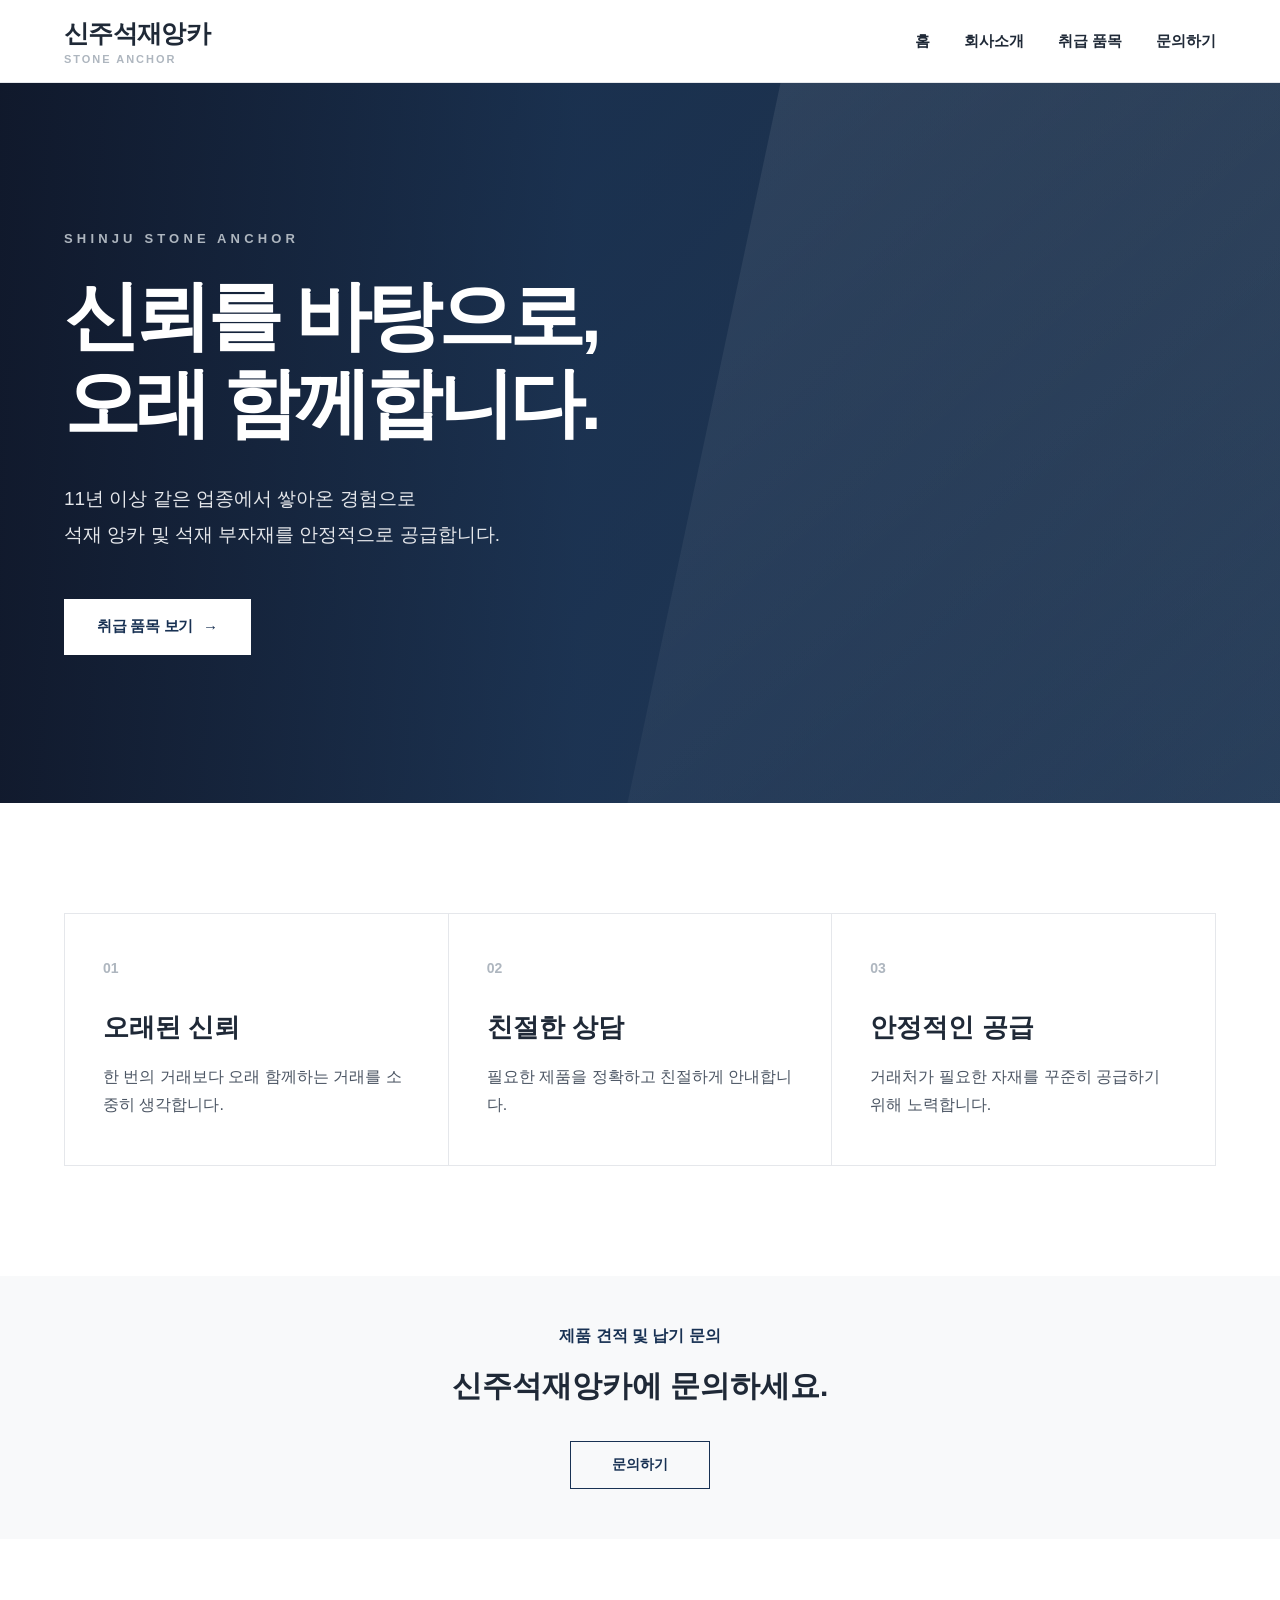
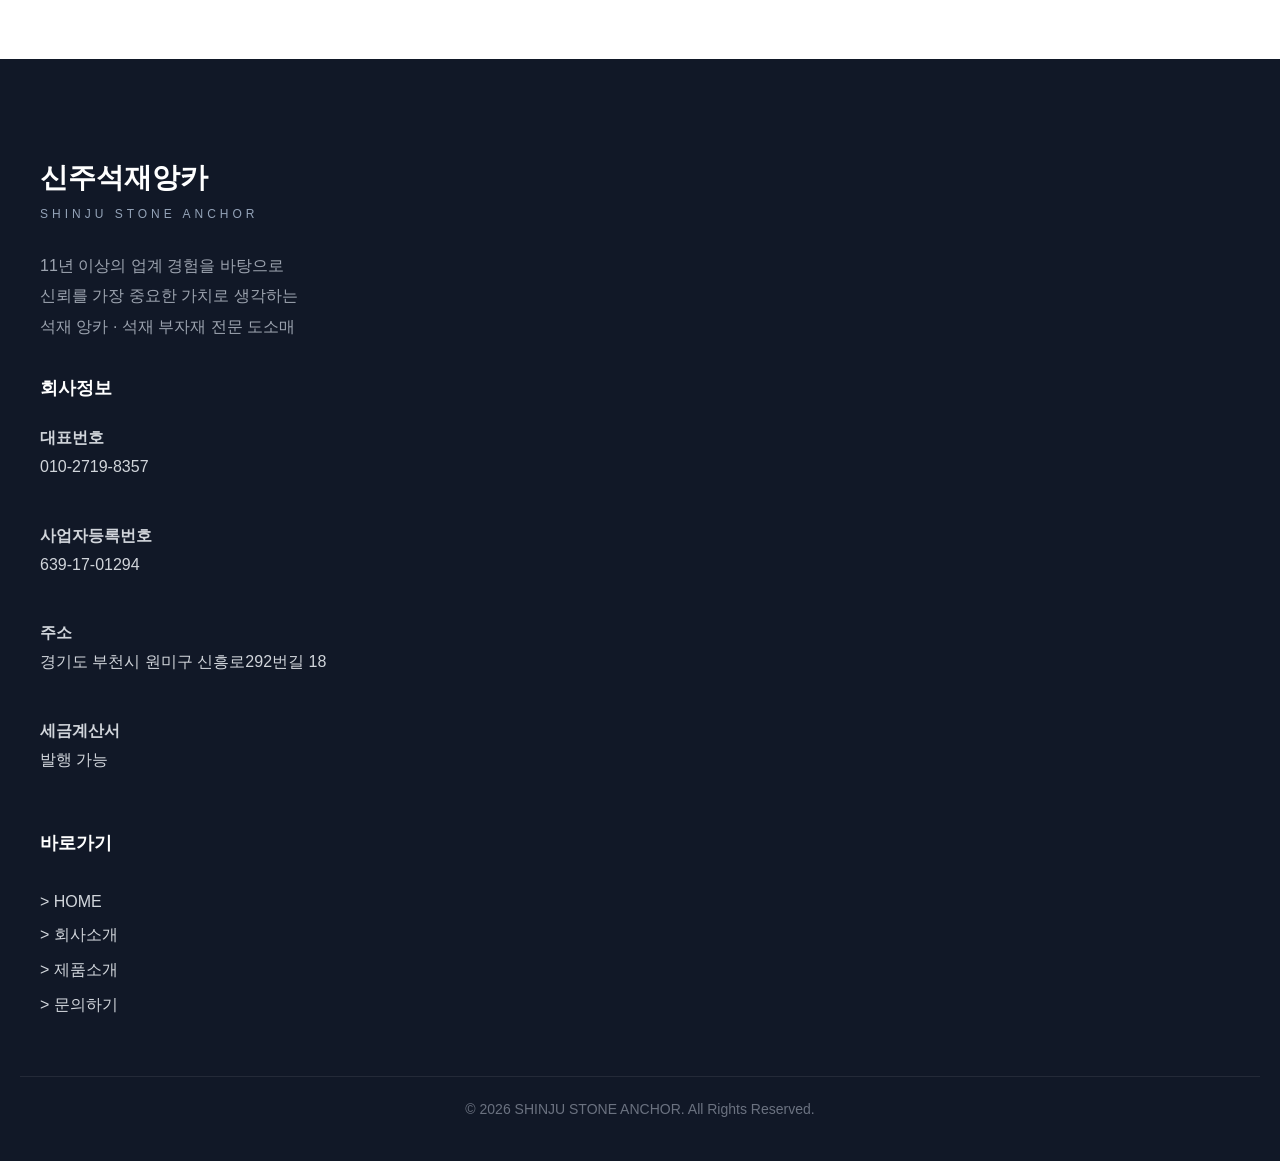
==== shinju-anchor-homepage/index.html @ 51d14f04 "Add files via upload" ====
<!DOCTYPE html>
<html lang="ko">
<head>
  <meta charset="UTF-8" />
  <meta name="viewport" content="width=device-width, initial-scale=1.0" />
  <title>신주석재앙카 | 석재 앙카·석재 부자재 전문</title>
  <meta name="description" content="신주석재앙카는 석재 앙카 및 석재 부자재를 전문으로 취급하는 업체입니다.">
  <link rel="stylesheet" href="css/style.css" />
</head>
<body>
<header class="header">
  <div class="inner">
    <a href="index.html" class="logo">
      <span class="logo-main">신주석재앙카</span>
      <span class="logo-sub">STONE ANCHOR</span>
    </a>

    <nav class="nav">
      <a href="index.html">홈</a>
      <a href="company.html">회사소개</a>
      <a href="products.html">취급 품목</a>
      <a href="contact.html">문의하기</a>
    </nav>
  </div>
</header>

<section class="hero">
  <div class="inner">
    <div class="hero-content">
      <p class="hero-subtitle">SHINJU STONE ANCHOR</p>

      <h1 class="hero-title">
  신뢰를 바탕으로,<br>
  오래 함께합니다.
</h1>

<p class="hero-description">
  11년 이상 같은 업종에서 쌓아온 경험으로<br>
  석재 앙카 및 석재 부자재를 안정적으로 공급합니다.
</p>

      <a href="products.html" class="btn-primary">취급 품목 보기</a>
    </div>
  </div>
</section>

<section class="strength-section">
  <div class="inner">
    <div class="strength-grid">
      <div class="strength-card">
        <span>01</span>
        <h3>오래된 신뢰</h3>
<p>한 번의 거래보다 오래 함께하는 거래를 소중히 생각합니다.</p>
      </div>

      <div class="strength-card">
        <span>02</span>
        <h3>친절한 상담</h3>
<p>필요한 제품을 정확하고 친절하게 안내합니다.</p>
      </div>

      <div class="strength-card">
        <span>03</span>
        <h3>안정적인 공급</h3>
<p>거래처가 필요한 자재를 꾸준히 공급하기 위해 노력합니다.</p>
      </div>
    </div>
  </div>
</section>

<section class="cta-section">
  <div class="inner">
    <p>제품 견적 및 납기 문의</p>
    <h2>신주석재앙카에 문의하세요.</h2>
    <a href="contact.html" class="btn-outline">문의하기</a>
  </div>
</section>

<footer class="footer">
  <div class="inner footer-grid">

    <div class="footer-brand">
      <h2>신주석재앙카</h2>
      <span>SHINJU STONE ANCHOR</span>
      <p>
        11년 이상의 업계 경험을 바탕으로<br>
        신뢰를 가장 중요한 가치로 생각하는<br>
        석재 앙카 · 석재 부자재 전문 도소매
      </p>
    </div>

    <div class="footer-company">
      <h3>회사정보</h3>
      <ul>
        <li><strong>대표번호</strong><br>010-2719-8357</li>
        <li><strong>사업자등록번호</strong><br>639-17-01294</li>
        <li><strong>주소</strong><br>경기도 부천시 원미구 신흥로292번길 18</li>
        <li><strong>세금계산서</strong><br>발행 가능</li>
      </ul>
    </div>

    <div class="footer-menu">
      <h3>바로가기</h3>
      <a href="index.html">> HOME</a>
      <a href="company.html">> 회사소개</a>
      <a href="products.html">> 제품소개</a>
      <a href="contact.html">> 문의하기</a>
    </div>

  </div>

  <div class="footer-bottom">
    © 2026 SHINJU STONE ANCHOR. All Rights Reserved.
  </div>
</footer>

<script src="js/products.js"></script>
<script src="js/main.js"></script>
</body>
</html>
---- shinju-anchor-homepage/css/style.css ----
@import url("header.css");
@import url("hero.css");
@import url("button.css");
@import url("card.css");
@import url("section.css");
@import url("company.css");
@import url("footer.css");
@import url("products.css");
@import url("anchor.css");
@import url("accessories.css");
@import url("responsive.css");

/* =========================
   Shinju Stone Anchor
   Global Design System
========================= */

:root{
  --color-white:#ffffff;
  --color-charcoal:#1f2937;
  --color-navy:#183153;
  --color-silver:#aeb6bf;
  --color-light:#f8f9fa;
  --color-line:#e5e7eb;
  --color-text:#4b5563;

  --max-width:1200px;
}

*{
  margin:0;
  padding:0;
  box-sizing:border-box;
}

body{
  font-family:"Pretendard","Noto Sans KR","맑은 고딕",sans-serif;
  color:var(--color-charcoal);
  background:var(--color-white);
}

a{
  color:inherit;
  text-decoration:none;
}

img{
  max-width:100%;
  display:block;
}

/* 지도 */

.inner{
  max-width:var(--max-width);
  margin:0 auto;
  padding:0 24px;
}

.map-box{
    margin-top:60px;
    padding:50px;
    border:1px solid #ececec;
    background:#fff;
}

.map-box h2{
    font-size:32px;
    margin-bottom:18px;
}

.map-box p{
    font-size:17px;
    line-height:1.8;
    color:#555;
    margin-bottom:28px;
}

.map-actions{
    display:flex;
    gap:12px;
    flex-wrap:wrap;
}

.map-actions a{
    display:inline-flex;
    align-items:center;
    justify-content:center;
    height:48px;
    padding:0 24px;
    border:1px solid #1f3554;
    color:#1f3554;
    font-weight:700;
    text-decoration:none;
}

.map-actions a:hover{
    background:#1f3554;
    color:#fff;
}

/* =========================
   MAP
========================= */

.map-frame{
    width:100%;
    height:360px;
    margin:30px 0;
    background:#f1f3f5;
    border:1px solid #e5e7eb;
    overflow:hidden;
}

.map-frame iframe{.
	display:block;
    width:100%;
    height:100%;
    border:0;.
}

.map-frame{
    overflow:hidden;
    border-radius:12px;
}

.fade-up{
    opacity:0;
    transform:translateY(30px);
    transition:all .8s ease;
}

.fade-up.show{
    opacity:1;
    transform:translateY(0);
}

/* =========================
   CONTACT PAGE
========================= */

/* 여기 안에 contact.html style 안에 있던 CSS 붙여넣기 */

.contact-section{
    max-width:900px;
    margin:120px auto;
    padding:0 20px;
}

.contact-sub{
    font-size:13px;
    letter-spacing:3px;
    color:#9aa8bc;
    font-weight:700;
    margin-bottom:15px;
}

.contact-title{
    font-size:48px;
    font-weight:800;
    margin-bottom:60px;
}

.info-grid{
    display:grid;
    grid-template-columns:1fr 1fr;
    gap:30px;
}

.info-card{
    border:1px solid #ececec;
    padding:40px;
    background:#fff;
}

.info-card h3{
    font-size:14px;
    color:#7d8796;
    letter-spacing:2px;
    margin-bottom:15px;
}

.info-card p{
    font-size:22px;
    font-weight:700;
    line-height:1.7;
}

.call-box{
    margin-top:60px;
    text-align:center;
    padding:60px;
    background:#f7f8fa;
}

.call-box h2{
    font-size:34px;
    margin-bottom:20px;
}

.call-btn{
    display:inline-block;
    margin-top:20px;
    padding:15px 40px;
    border:2px solid #1f3554;
    color:#1f3554;
    font-weight:700;
    text-decoration:none;
    transition:.3s;
}

.call-btn:hover{
    background:#1f3554;
    color:white;
}
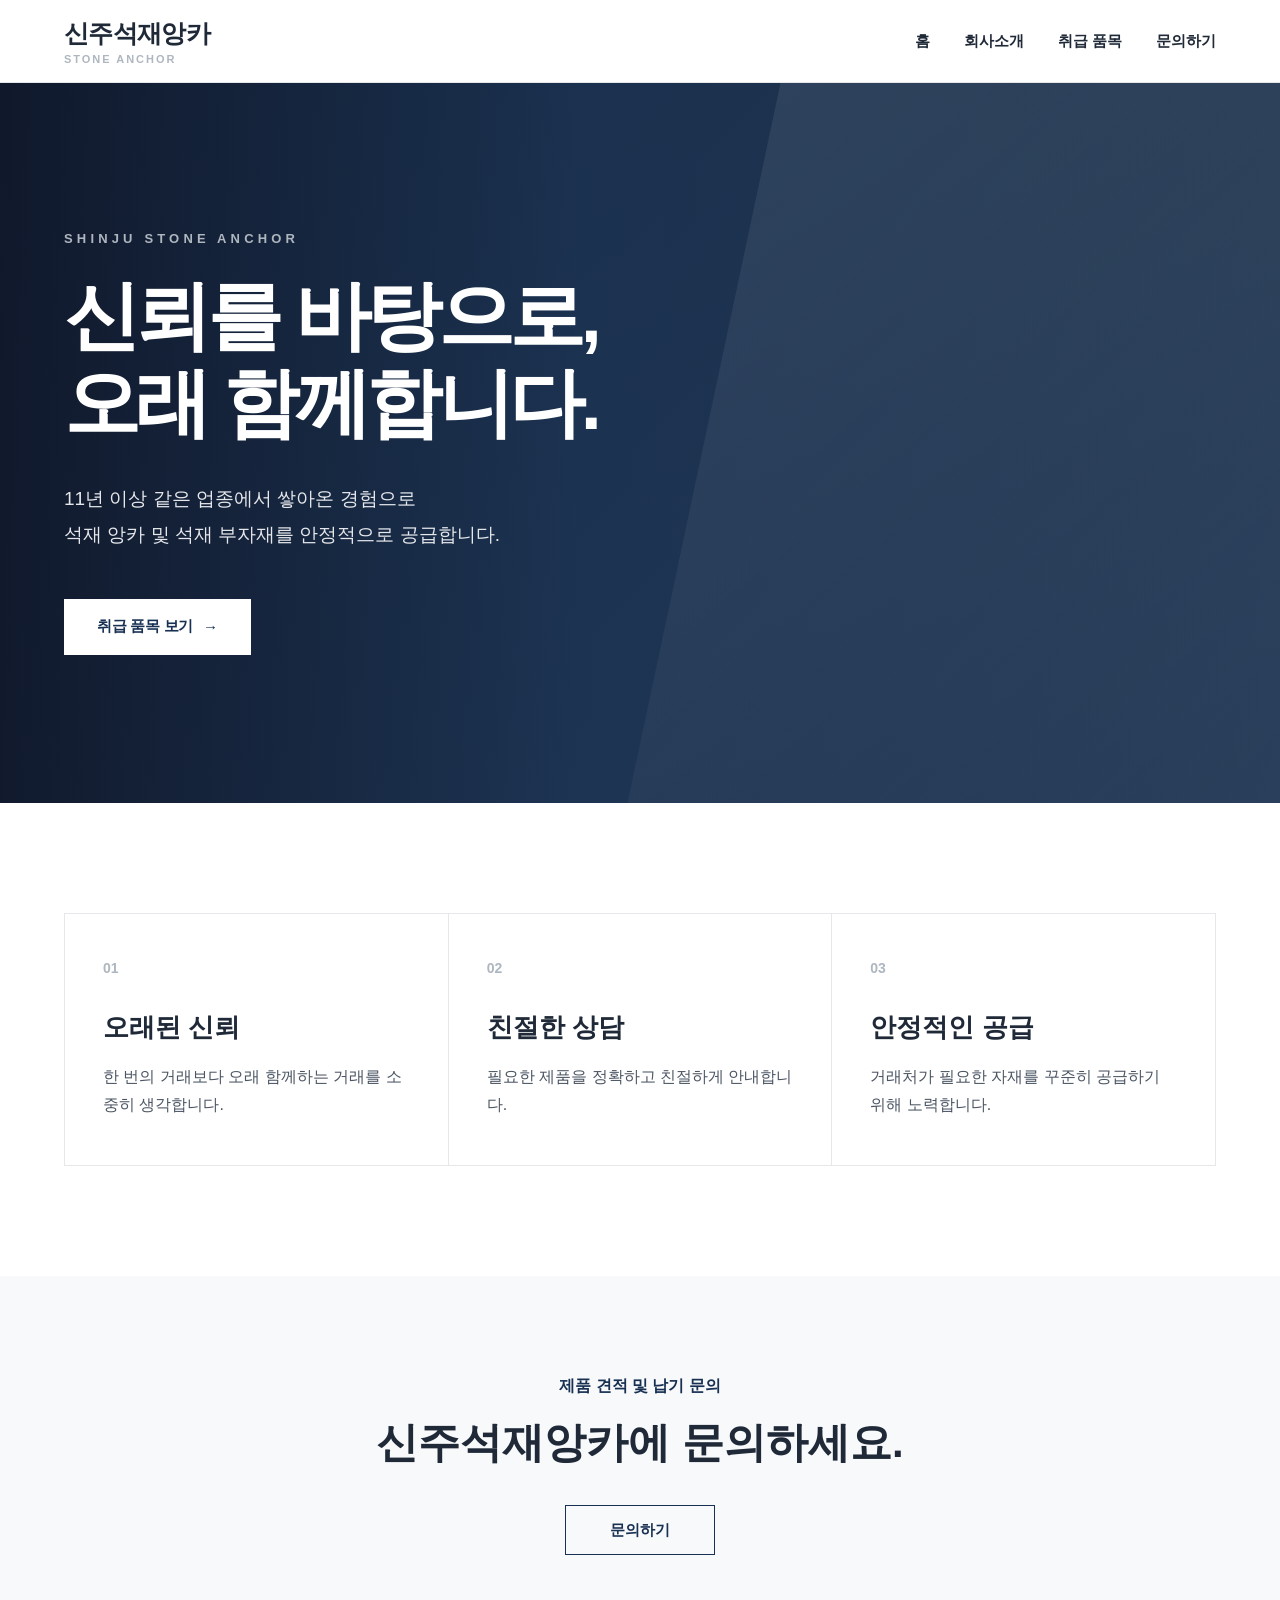
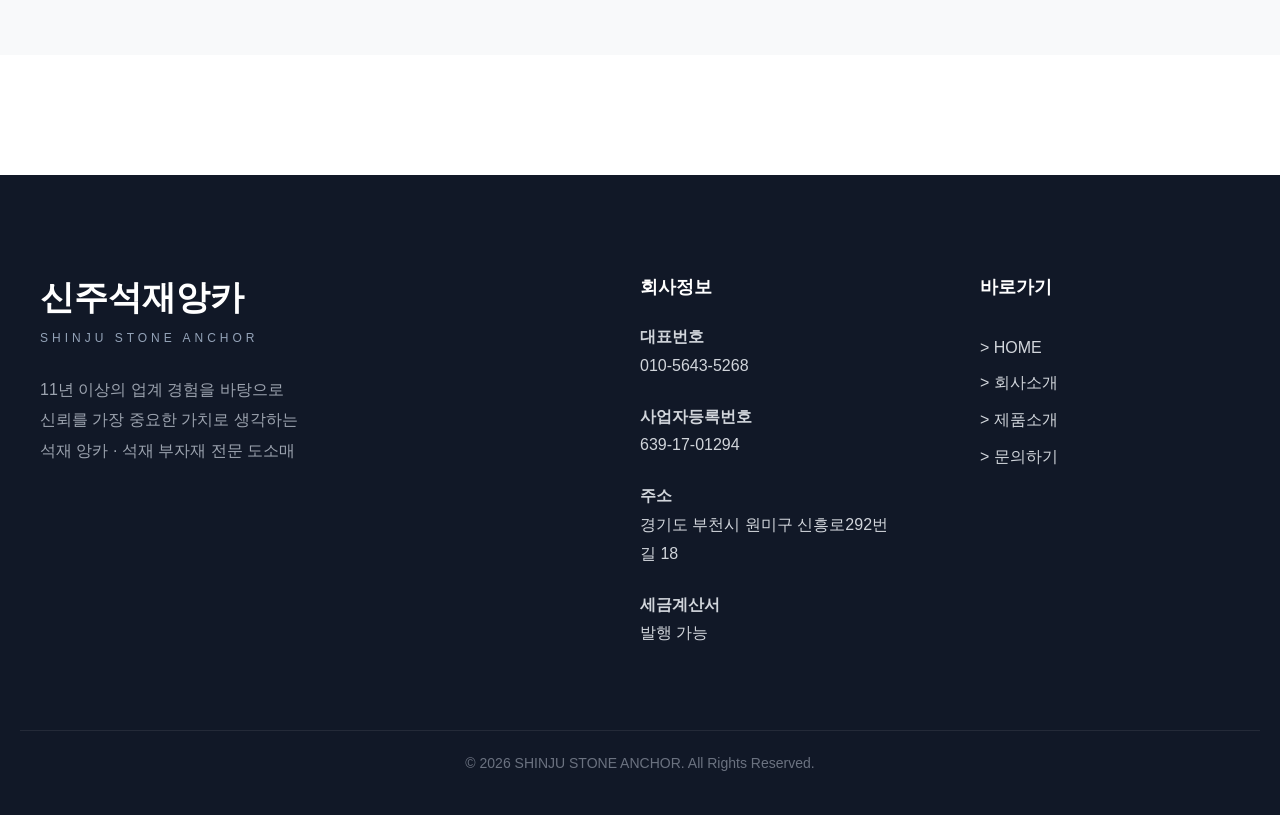
==== commit 0516b65c: "Add files via upload" ====
--- a/shinju-anchor-homepage/index.html
+++ b/shinju-anchor-homepage/index.html
@@ -92,7 +92,7 @@
     <div class="footer-company">
       <h3>회사정보</h3>
       <ul>
-        <li><strong>대표번호</strong><br>010-2719-8357</li>
+        <li><strong>대표번호</strong><br>010-5643-5268</li>
         <li><strong>사업자등록번호</strong><br>639-17-01294</li>
         <li><strong>주소</strong><br>경기도 부천시 원미구 신흥로292번길 18</li>
         <li><strong>세금계산서</strong><br>발행 가능</li>
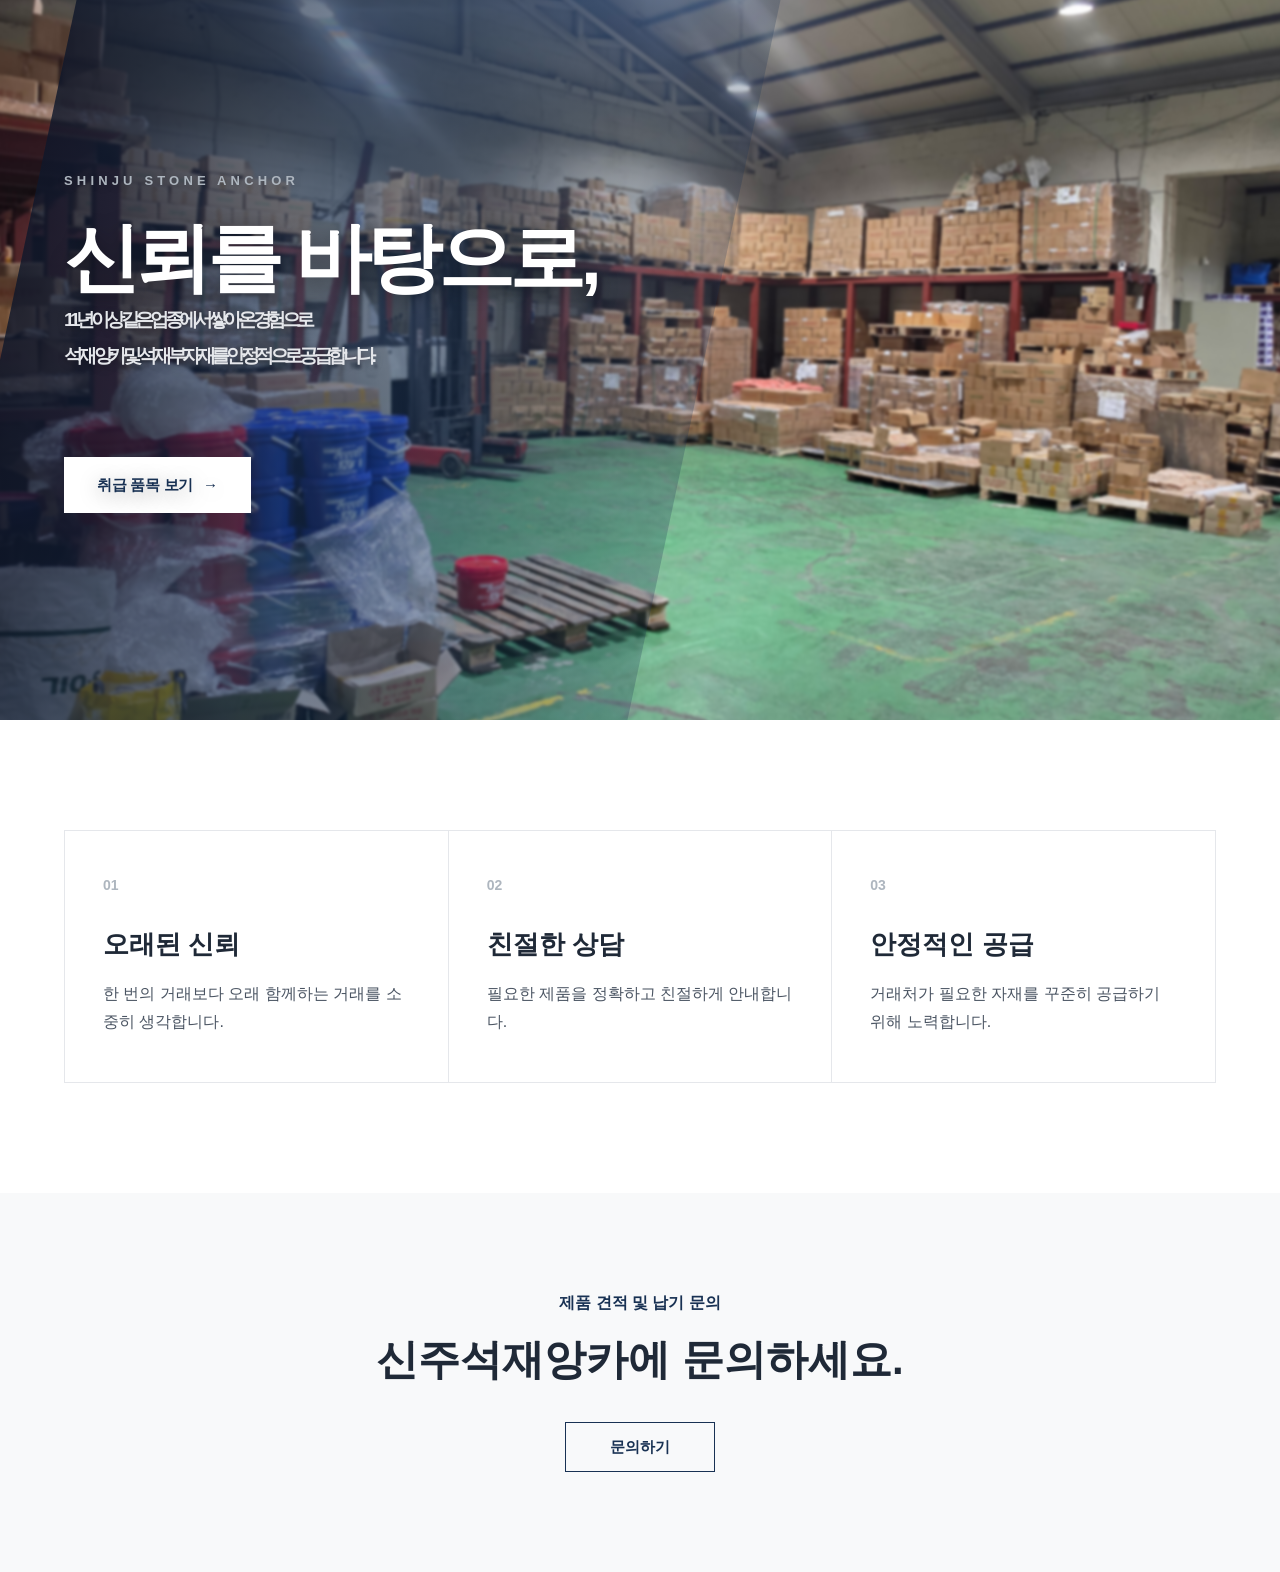
==== commit 0a870fcb: "Add files via upload" ====
--- a/shinju-anchor-homepage/index.html
+++ b/shinju-anchor-homepage/index.html
@@ -8,21 +8,8 @@
   <link rel="stylesheet" href="css/style.css" />
 </head>
 <body>
-<header class="header">
-  <div class="inner">
-    <a href="index.html" class="logo">
-      <span class="logo-main">신주석재앙카</span>
-      <span class="logo-sub">STONE ANCHOR</span>
-    </a>
 
-    <nav class="nav">
-      <a href="index.html">홈</a>
-      <a href="company.html">회사소개</a>
-      <a href="products.html">취급 품목</a>
-      <a href="contact.html">문의하기</a>
-    </nav>
-  </div>
-</header>
+<div id="header"></div>
 
 <section class="hero">
   <div class="inner">
@@ -30,7 +17,7 @@
       <p class="hero-subtitle">SHINJU STONE ANCHOR</p>
 
       <h1 class="hero-title">
-  신뢰를 바탕으로,<br>
+  신뢰를 바탕으로,<br
   오래 함께합니다.
 </h1>
 
@@ -75,46 +62,10 @@
     <a href="contact.html" class="btn-outline">문의하기</a>
   </div>
 </section>
-
-<footer class="footer">
-  <div class="inner footer-grid">
-
-    <div class="footer-brand">
-      <h2>신주석재앙카</h2>
-      <span>SHINJU STONE ANCHOR</span>
-      <p>
-        11년 이상의 업계 경험을 바탕으로<br>
-        신뢰를 가장 중요한 가치로 생각하는<br>
-        석재 앙카 · 석재 부자재 전문 도소매
-      </p>
-    </div>
-
-    <div class="footer-company">
-      <h3>회사정보</h3>
-      <ul>
-        <li><strong>대표번호</strong><br>010-5643-5268</li>
-        <li><strong>사업자등록번호</strong><br>639-17-01294</li>
-        <li><strong>주소</strong><br>경기도 부천시 원미구 신흥로292번길 18</li>
-        <li><strong>세금계산서</strong><br>발행 가능</li>
-      </ul>
-    </div>
-
-    <div class="footer-menu">
-      <h3>바로가기</h3>
-      <a href="index.html">> HOME</a>
-      <a href="company.html">> 회사소개</a>
-      <a href="products.html">> 제품소개</a>
-      <a href="contact.html">> 문의하기</a>
-    </div>
-
-  </div>
-
-  <div class="footer-bottom">
-    © 2026 SHINJU STONE ANCHOR. All Rights Reserved.
-  </div>
-</footer>
+<div id="footer"></div>
 
 <script src="js/products.js"></script>
 <script src="js/main.js"></script>
+<script src="js/layout.js"></script>
 </body>
 </html>
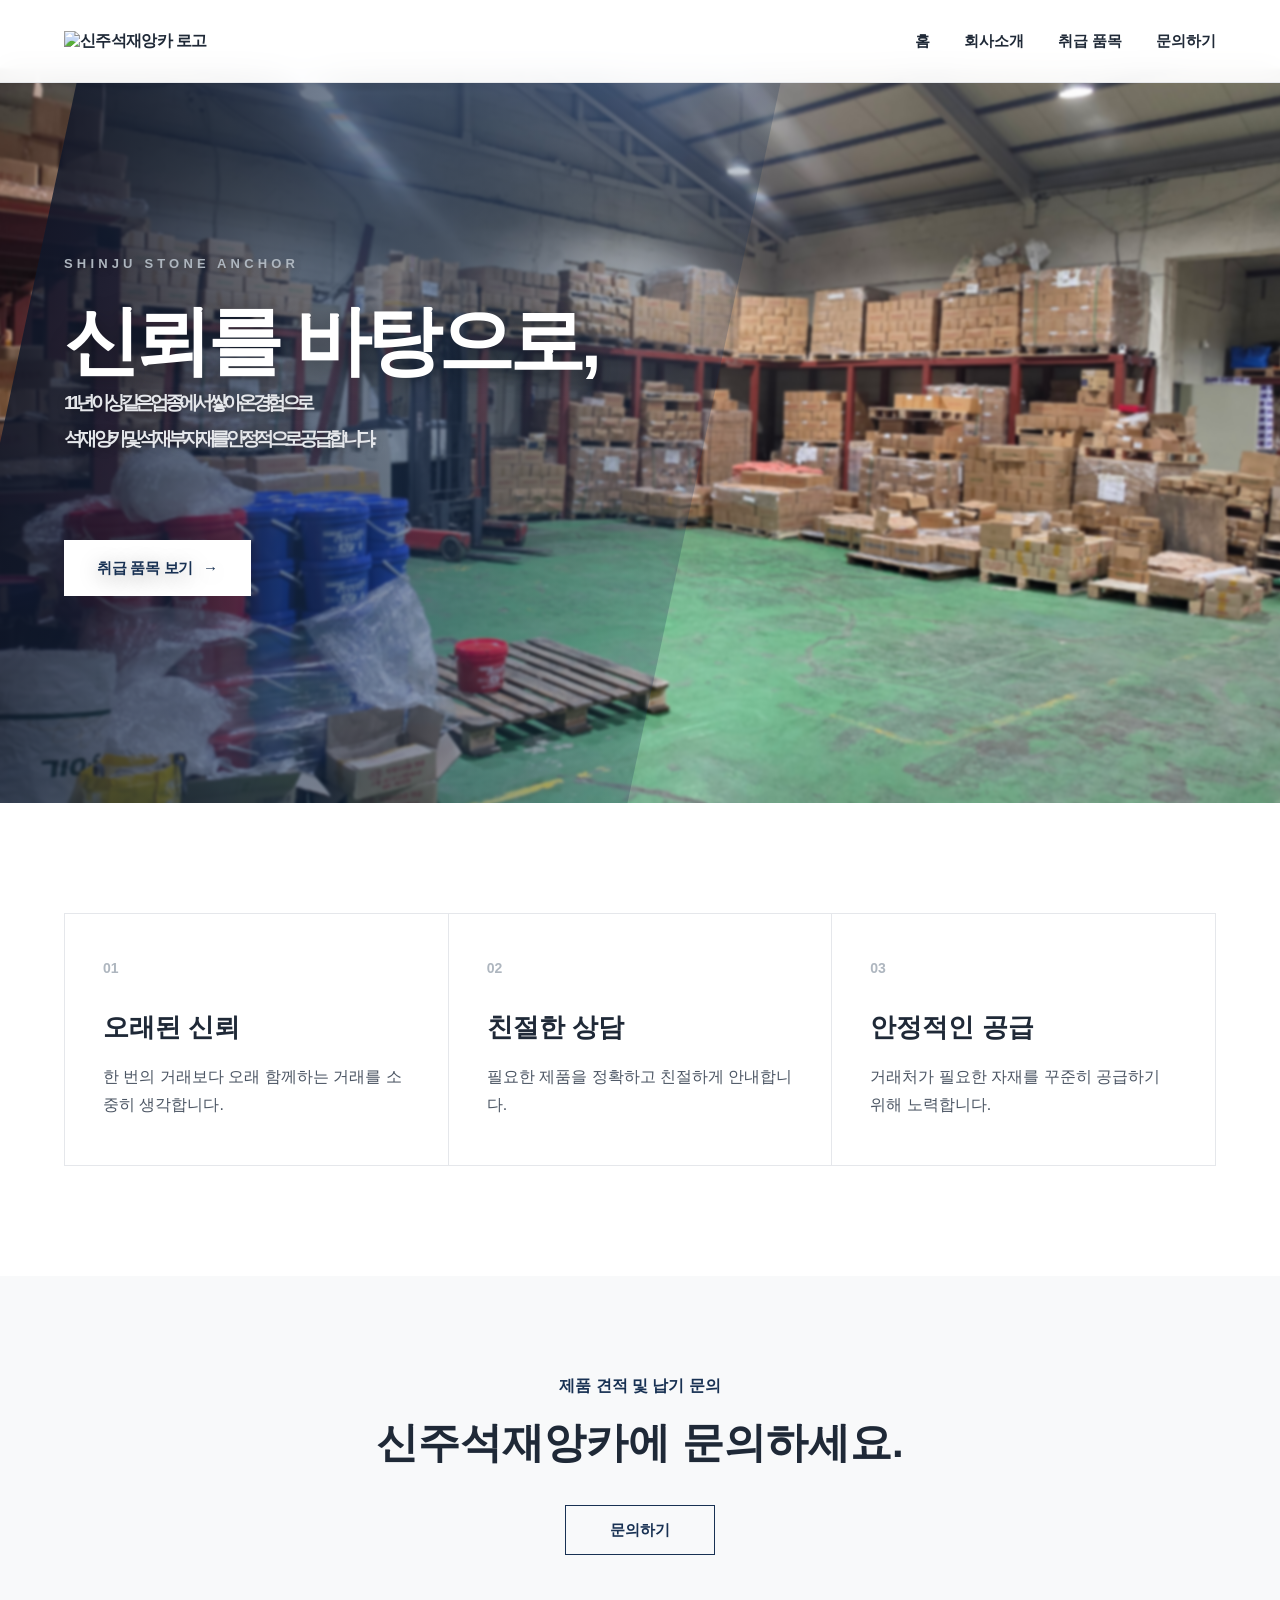
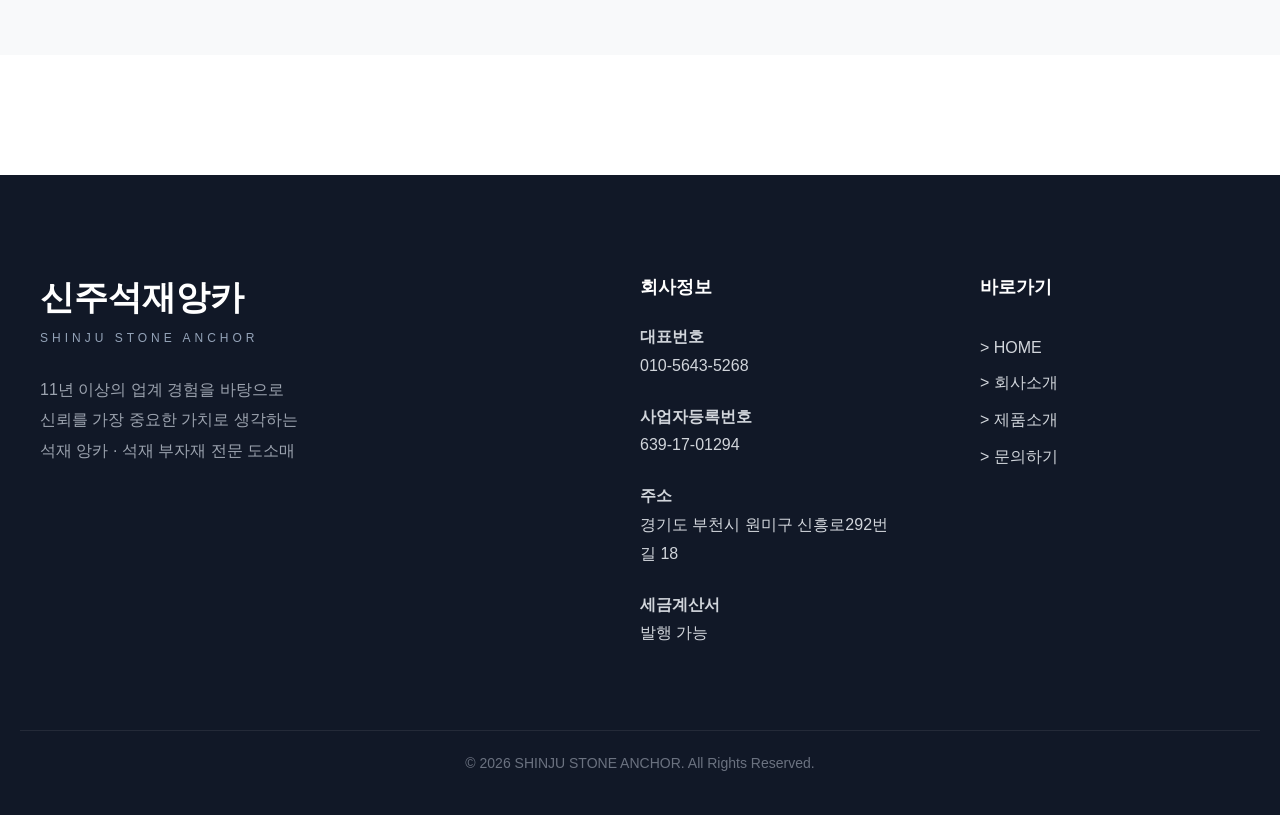
==== commit aec788c0: "Add files via upload" ====
--- a/shinju-anchor-homepage/index.html
+++ b/shinju-anchor-homepage/index.html
@@ -5,6 +5,8 @@
   <meta name="viewport" content="width=device-width, initial-scale=1.0" />
   <title>신주석재앙카 | 석재 앙카·석재 부자재 전문</title>
   <meta name="description" content="신주석재앙카는 석재 앙카 및 석재 부자재를 전문으로 취급하는 업체입니다.">
+  <link rel="stylesheet" href="css/header.css">
+<link rel="stylesheet" href="css/footer.css">
   <link rel="stylesheet" href="css/style.css" />
 </head>
 <body>
--- a/shinju-anchor-homepage/css/header.css
+++ b/shinju-anchor-homepage/css/header.css
@@ -0,0 +1,67 @@
+/* =========================
+   Header
+========================= */
+
+.header{
+  position:sticky;
+  top:0;
+  z-index:1000;
+  background:rgba(255,255,255,0.94);
+  backdrop-filter:blur(14px);
+  border-bottom:1px solid var(--color-line);
+}
+
+.header .inner{
+  height:82px;
+  display:flex;
+  align-items:center;
+  justify-content:space-between;
+}
+
+.logo{
+  display:flex;
+  flex-direction:column;
+  gap:3px;
+  font-weight:800;
+  letter-spacing:-0.04em;
+}
+
+.logo-main{
+  font-size:25px;
+  color:var(--color-charcoal);
+}
+
+.logo-sub{
+  font-size:11px;
+  letter-spacing:0.18em;
+  color:var(--color-silver);
+  text-transform:uppercase;
+}
+
+.nav{
+  display:flex;
+  align-items:center;
+  gap:34px;
+}
+
+.nav a{
+  font-size:15px;
+  font-weight:700;
+  color:var(--color-charcoal);
+  position:relative;
+}
+
+.nav a::after{
+  content:"";
+  position:absolute;
+  left:0;
+  bottom:-8px;
+  width:0;
+  height:2px;
+  background:var(--color-navy);
+  transition:width .25s ease;
+}
+
+.nav a:hover::after{
+  width:100%;
+}
--- a/shinju-anchor-homepage/css/footer.css
+++ b/shinju-anchor-homepage/css/footer.css
@@ -0,0 +1,69 @@
+.footer{
+    background:#111827;
+    color:#d1d5db;
+    margin-top:120px;
+}
+
+.footer-grid{
+    display:grid;
+    grid-template-columns:2fr 1fr 1fr;
+    gap:80px;
+    padding:100px 0 60px !important;
+}
+
+.footer-brand h2{
+    color:#fff;
+    font-size:34px;
+    margin-bottom:10px;
+}
+
+.footer-brand span{
+    color:#94a3b8;
+    letter-spacing:4px;
+    font-size:12px;
+    display:block;
+    margin-bottom:30px;
+}
+
+.footer-brand p{
+    line-height:1.9;
+    color:#9ca3af;
+}
+
+.footer h3{
+    color:#fff;
+    margin-bottom:24px;
+    font-size:18px;
+}
+
+.footer-company ul{
+    list-style:none;
+}
+
+.footer-company li{
+    margin-bottom:22px;
+    line-height:1.8;
+}
+
+.footer-menu{
+    display:flex;
+    flex-direction:column;
+    gap:16px;
+}
+
+.footer-menu a{
+    color:#d1d5db;
+    transition:.3s;
+}
+
+.footer-menu a:hover{
+    color:#fff;
+}
+
+.footer-bottom{
+    border-top:1px solid rgba(255,255,255,.08);
+    text-align:center;
+    padding:24px;
+    color:#6b7280;
+    font-size:14px;
+}
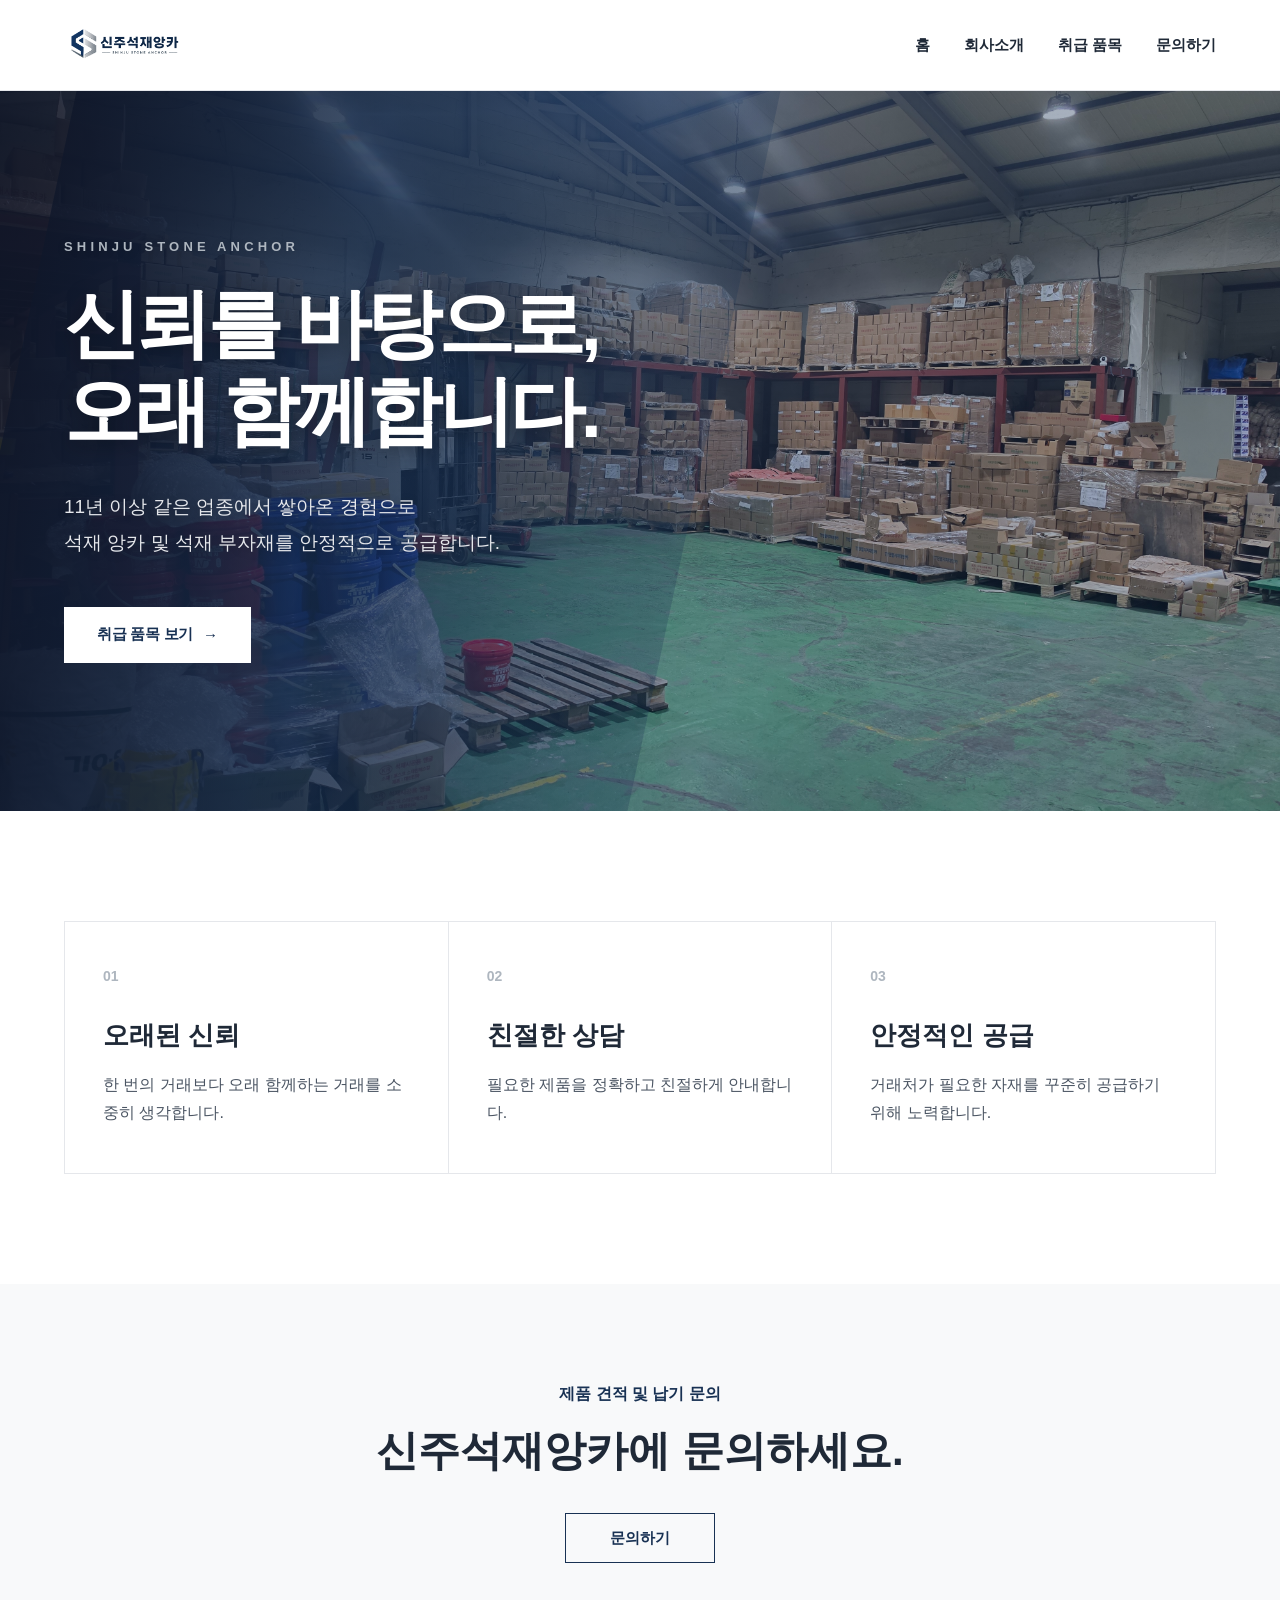
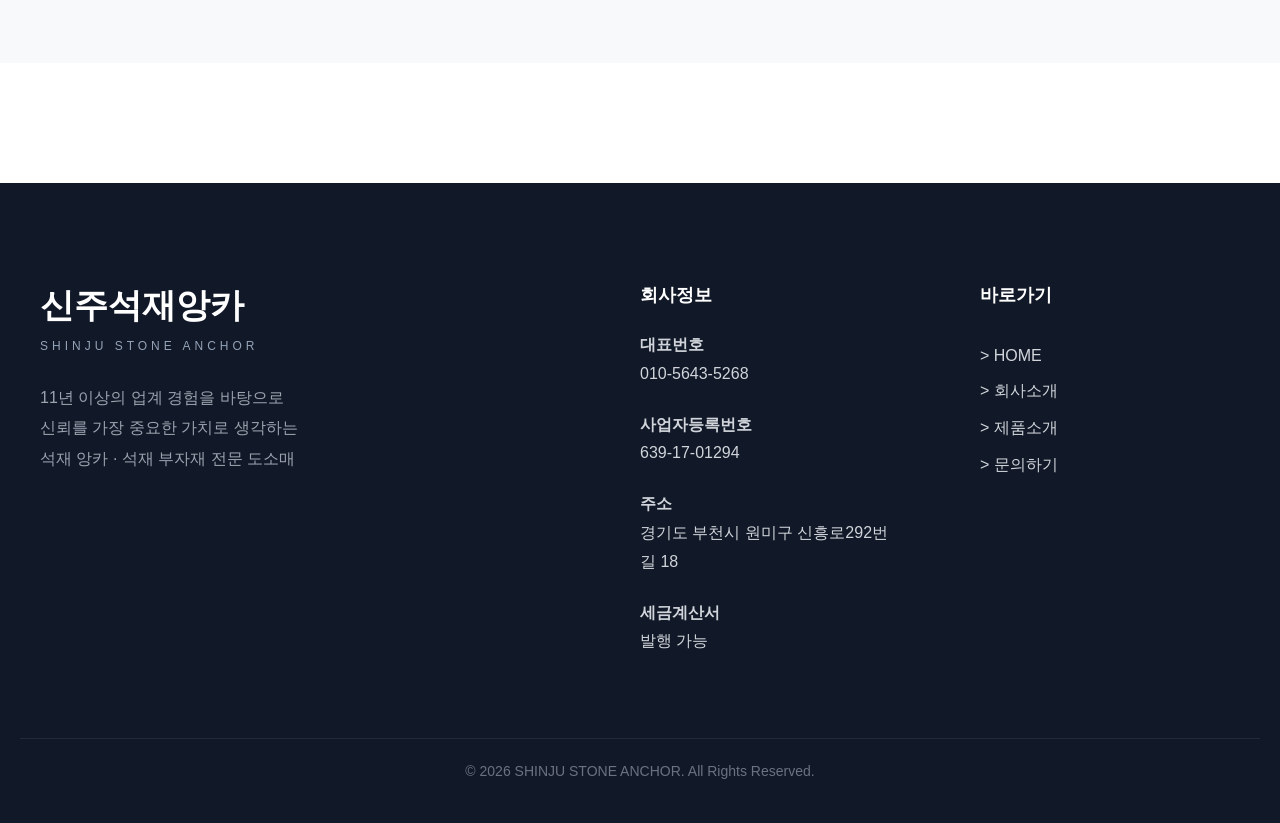
==== commit 301ef261: "Update index.html" ====
--- a/shinju-anchor-homepage/index.html
+++ b/shinju-anchor-homepage/index.html
@@ -19,7 +19,7 @@
       <p class="hero-subtitle">SHINJU STONE ANCHOR</p>
 
       <h1 class="hero-title">
-  신뢰를 바탕으로,<br
+  신뢰를 바탕으로,<br>
   오래 함께합니다.
 </h1>
 
@@ -70,4 +70,4 @@
 <script src="js/main.js"></script>
 <script src="js/layout.js"></script>
 </body>
-</html>+</html>
--- a/shinju-anchor-homepage/css/header.css
+++ b/shinju-anchor-homepage/css/header.css
@@ -6,36 +6,26 @@
   position:sticky;
   top:0;
   z-index:1000;
-  background:rgba(255,255,255,0.94);
-  backdrop-filter:blur(14px);
+  background:#fff;
   border-bottom:1px solid var(--color-line);
 }
 
 .header .inner{
-  height:82px;
+  height:90px;
   display:flex;
   align-items:center;
   justify-content:space-between;
 }
 
 .logo{
-  display:flex;
-  flex-direction:column;
-  gap:3px;
-  font-weight:800;
-  letter-spacing:-0.04em;
+    display:flex;
+    align-items:center;
 }
 
-.logo-main{
-  font-size:25px;
-  color:var(--color-charcoal);
-}
-
-.logo-sub{
-  font-size:11px;
-  letter-spacing:0.18em;
-  color:var(--color-silver);
-  text-transform:uppercase;
+.logo img{
+    height:60px;
+    width:auto;
+    display:block;
 }
 
 .nav{
@@ -64,4 +54,25 @@
 
 .nav a:hover::after{
   width:100%;
-}+}
+
+.header-inner{
+  max-width:1200px;
+  margin:0 auto;
+  padding:0 24px;
+  height:90px;
+  display:flex;
+  align-items:center;
+  justify-content:space-between;
+}
+/* 
+.logo-image{
+    display:flex;
+    align-items:center;
+}
+
+.logo-image img{
+    display:block;
+    height:72px;   /* 높이 기준 */
+/*    width:auto;
+} */
--- a/shinju-anchor-homepage/css/style.css
+++ b/shinju-anchor-homepage/css/style.css
@@ -212,4 +212,56 @@
 .call-btn:hover{
     background:#1f3554;
     color:white;
+}
+
+/* =========================
+   Hero Fix
+========================= */
+
+.hero .hero-content{
+  max-width:760px;
+}
+
+.hero .hero-title{
+  display:block;
+  font-size:76px;
+  line-height:1.15;
+  font-weight:900;
+  letter-spacing:-0.06em;
+  margin-bottom:34px;
+  color:#fff;
+}
+
+.hero .hero-description{
+  display:block;
+  font-size:19px;
+  line-height:1.9;
+  color:#e5e7eb;
+  margin-bottom:46px;
+}
+
+/* =========================
+   Hero Layout Fix
+========================= */
+
+.hero .inner{
+  max-width:1200px;
+  margin:0 auto;
+  padding:0 24px;
+  width:100%;
+}
+
+.hero .hero-content{
+  max-width:760px;
+  width:100%;
+}
+
+.hero .hero-title{
+  word-break:keep-all;
+  white-space:normal;
+}
+
+.hero .hero-description{
+  word-break:keep-all;
+  white-space:normal;
 }
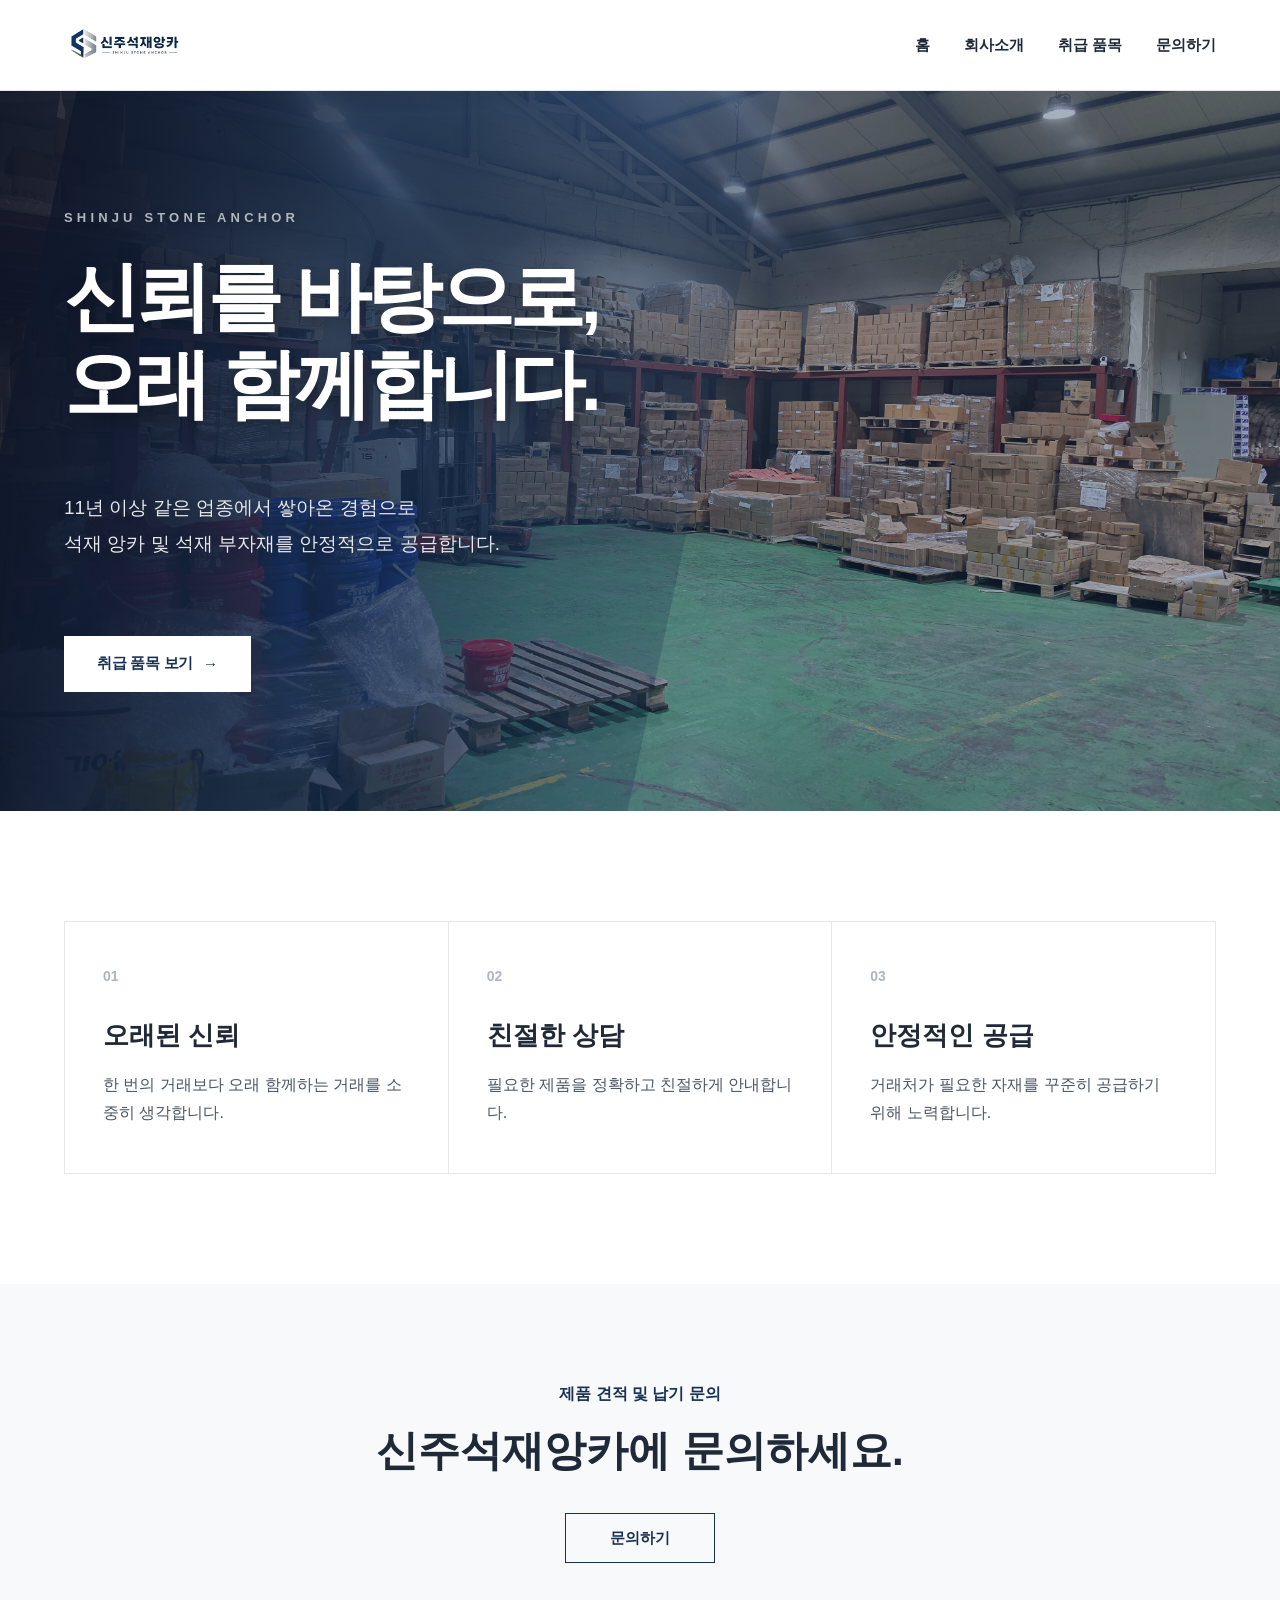
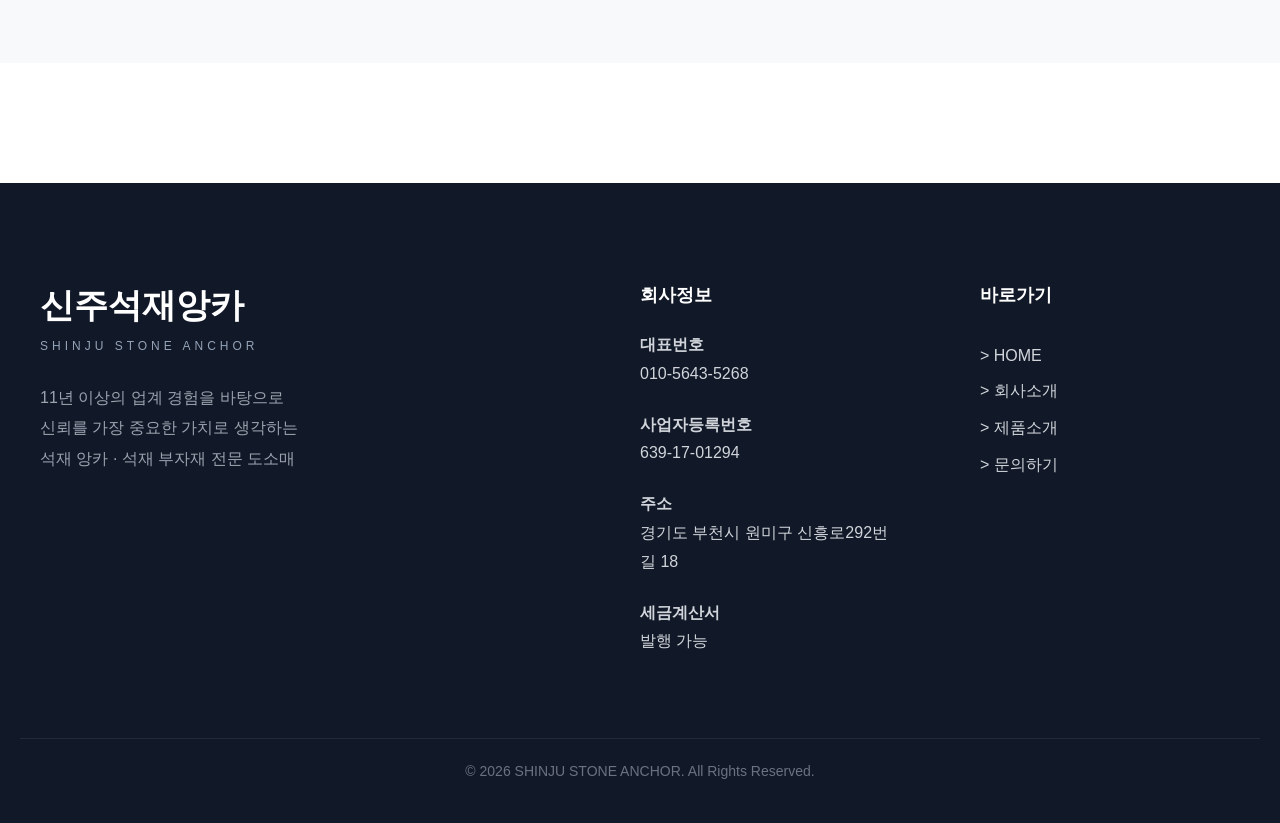
==== commit 2be33e4d: "Add files via upload" ====
--- a/shinju-anchor-homepage/index.html
+++ b/shinju-anchor-homepage/index.html
@@ -5,8 +5,6 @@
   <meta name="viewport" content="width=device-width, initial-scale=1.0" />
   <title>신주석재앙카 | 석재 앙카·석재 부자재 전문</title>
   <meta name="description" content="신주석재앙카는 석재 앙카 및 석재 부자재를 전문으로 취급하는 업체입니다.">
-  <link rel="stylesheet" href="css/header.css">
-<link rel="stylesheet" href="css/footer.css">
   <link rel="stylesheet" href="css/style.css" />
 </head>
 <body>
@@ -21,7 +19,7 @@
       <h1 class="hero-title">
   신뢰를 바탕으로,<br>
   오래 함께합니다.
-</h1>
+	</h1>
 
 <p class="hero-description">
   11년 이상 같은 업종에서 쌓아온 경험으로<br>
@@ -70,4 +68,4 @@
 <script src="js/main.js"></script>
 <script src="js/layout.js"></script>
 </body>
-</html>
+</html>
--- a/shinju-anchor-homepage/css/style.css
+++ b/shinju-anchor-homepage/css/style.css
@@ -264,4 +264,29 @@
 .hero .hero-description{
   word-break:keep-all;
   white-space:normal;
-}+}
+
+/* =========================
+   Hero Text Fix
+========================= */
+
+.hero-content{
+  display:flex;
+  flex-direction:column;
+  align-items:flex-start;
+  gap:28px;
+}
+
+.hero-subtitle,
+.hero-title,
+.hero-description{
+  margin:0;
+}
+
+.hero-title{
+  line-height:1.15;
+}
+
+.hero-description{
+  line-height:1.9;
+}
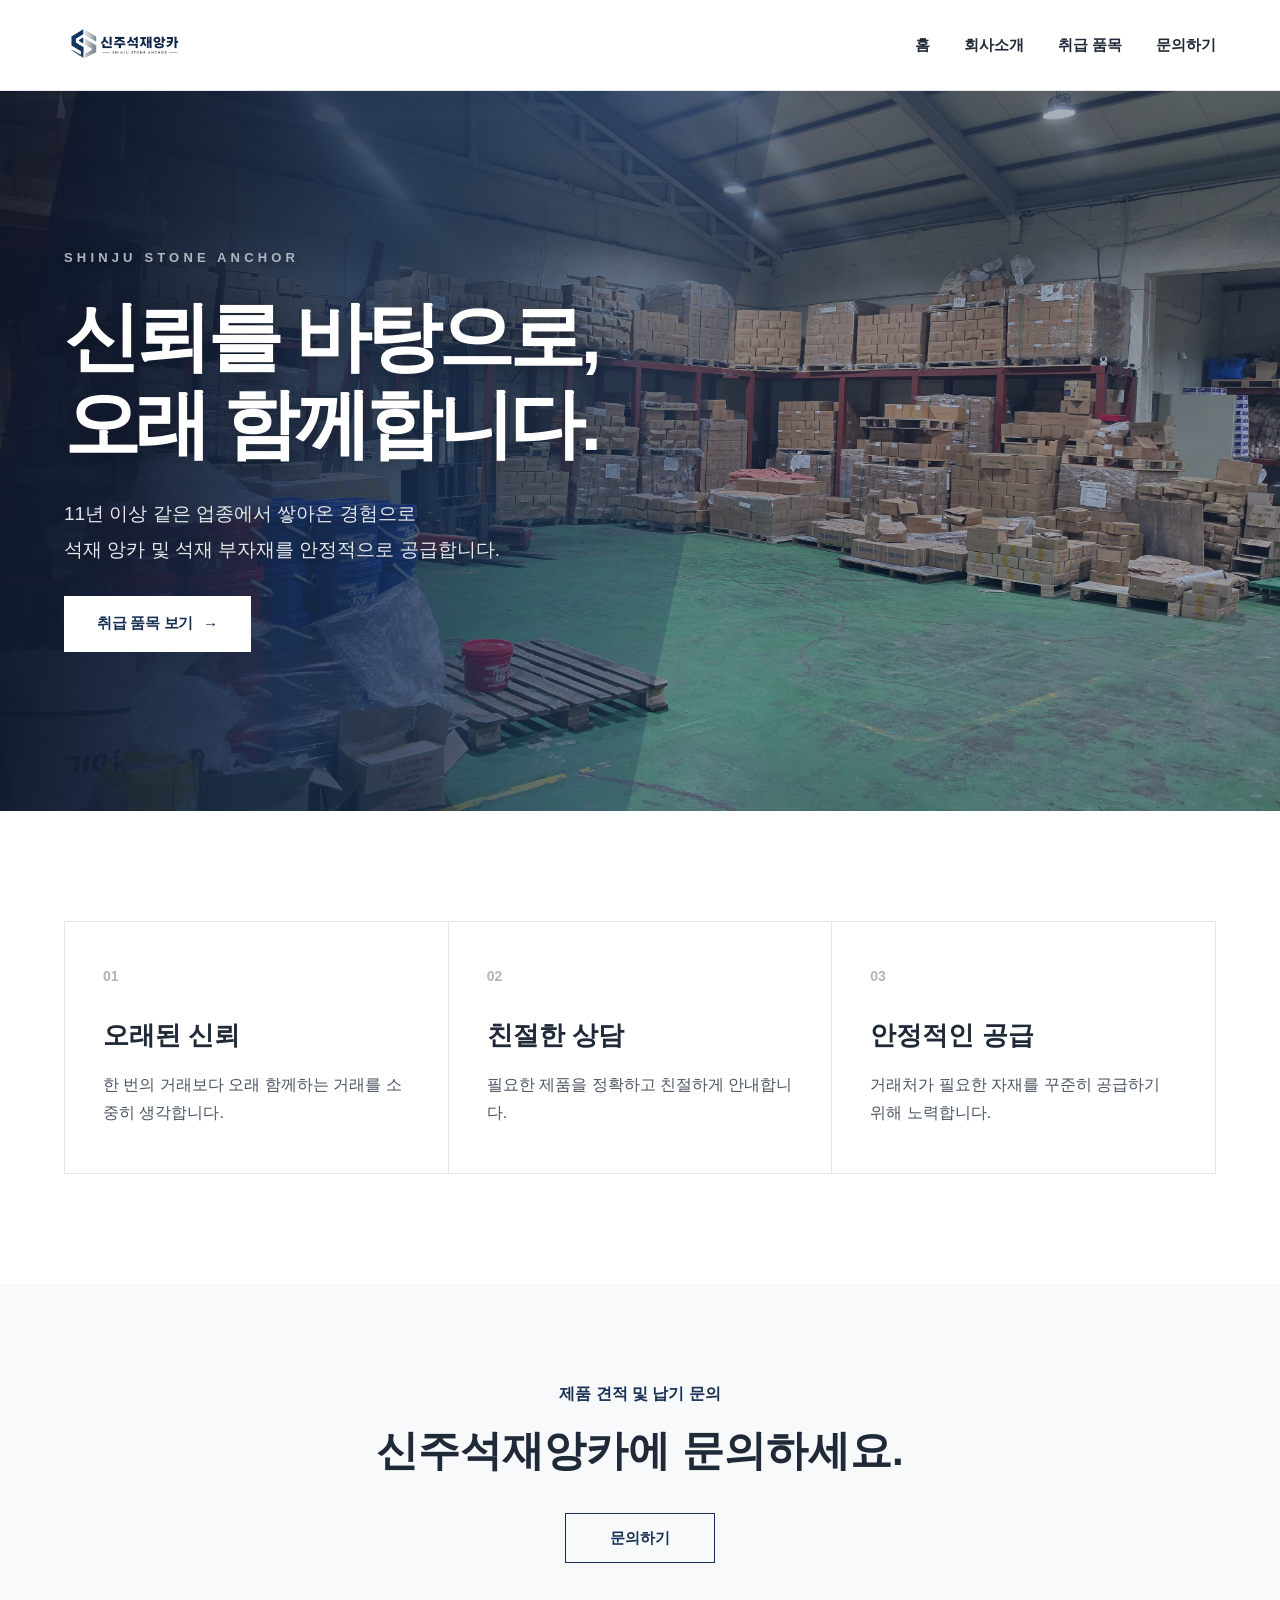
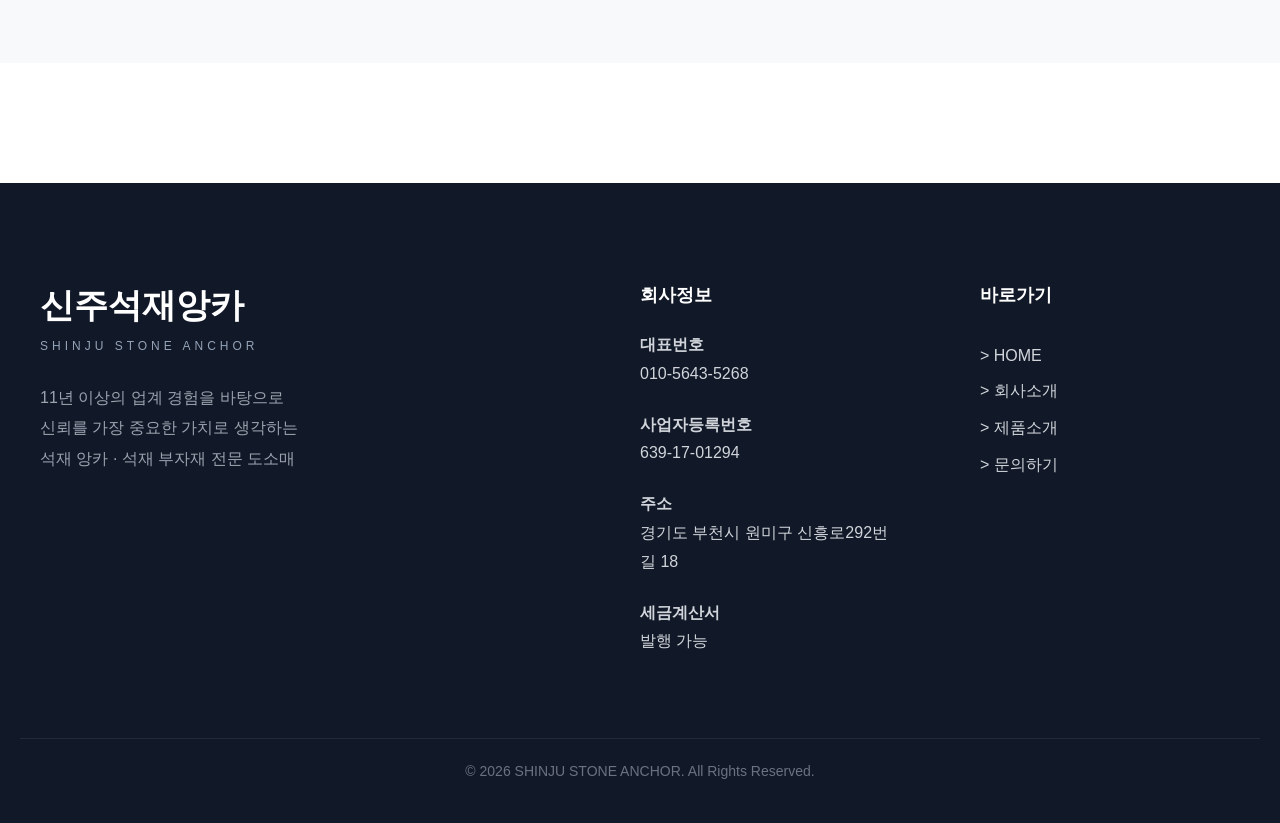
==== commit 8e55027f: "Add files via upload" ====
--- a/shinju-anchor-homepage/index.html
+++ b/shinju-anchor-homepage/index.html
@@ -67,5 +67,6 @@
 <script src="js/products.js"></script>
 <script src="js/main.js"></script>
 <script src="js/layout.js"></script>
+<script src="js/popup.js"></script>
 </body>
 </html>
--- a/shinju-anchor-homepage/css/style.css
+++ b/shinju-anchor-homepage/css/style.css
@@ -8,6 +8,7 @@
 @import url("products.css");
 @import url("anchor.css");
 @import url("accessories.css");
+@import url("popup.css");
 @import url("responsive.css");
 
 /* =========================
@@ -215,58 +216,6 @@
 }
 
 /* =========================
-   Hero Fix
-========================= */
-
-.hero .hero-content{
-  max-width:760px;
-}
-
-.hero .hero-title{
-  display:block;
-  font-size:76px;
-  line-height:1.15;
-  font-weight:900;
-  letter-spacing:-0.06em;
-  margin-bottom:34px;
-  color:#fff;
-}
-
-.hero .hero-description{
-  display:block;
-  font-size:19px;
-  line-height:1.9;
-  color:#e5e7eb;
-  margin-bottom:46px;
-}
-
-/* =========================
-   Hero Layout Fix
-========================= */
-
-.hero .inner{
-  max-width:1200px;
-  margin:0 auto;
-  padding:0 24px;
-  width:100%;
-}
-
-.hero .hero-content{
-  max-width:760px;
-  width:100%;
-}
-
-.hero .hero-title{
-  word-break:keep-all;
-  white-space:normal;
-}
-
-.hero .hero-description{
-  word-break:keep-all;
-  white-space:normal;
-}
-
-/* =========================
    Hero Text Fix
 ========================= */
 
@@ -289,4 +238,4 @@
 
 .hero-description{
   line-height:1.9;
-}
+}
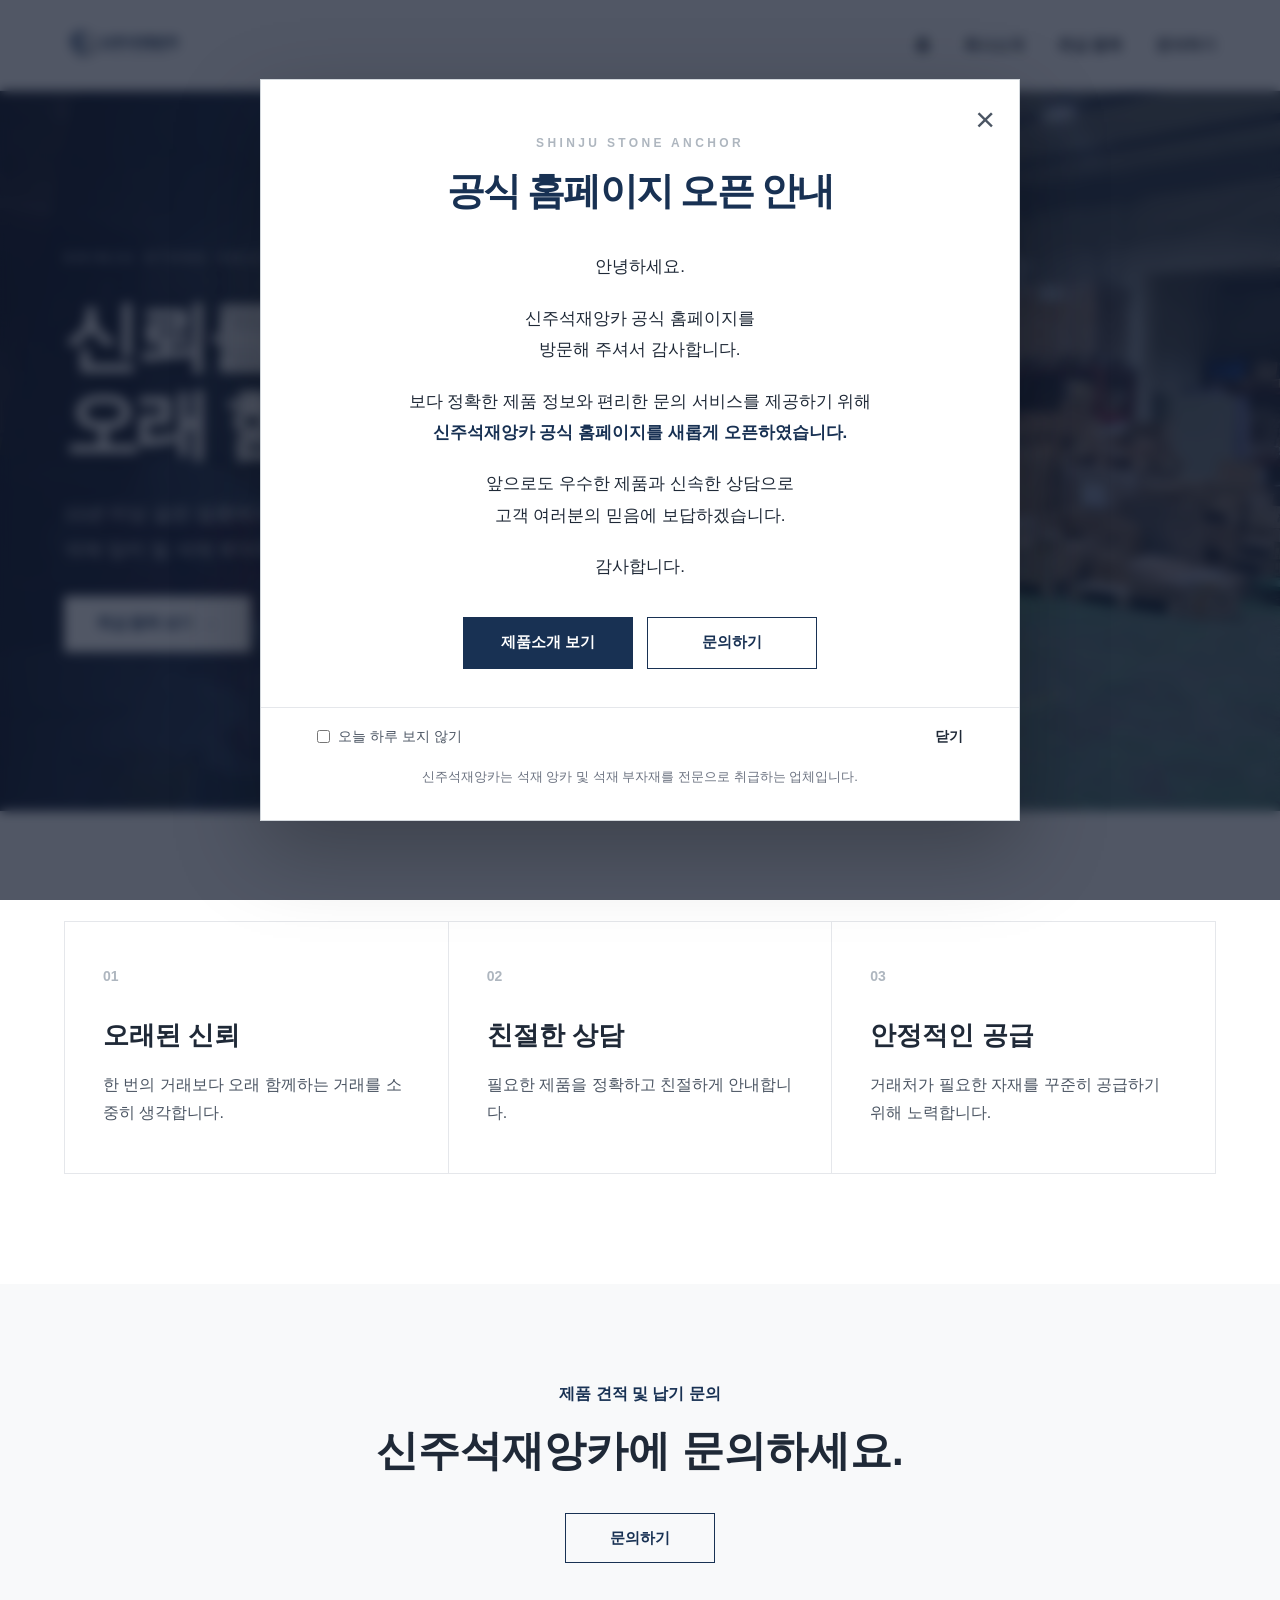
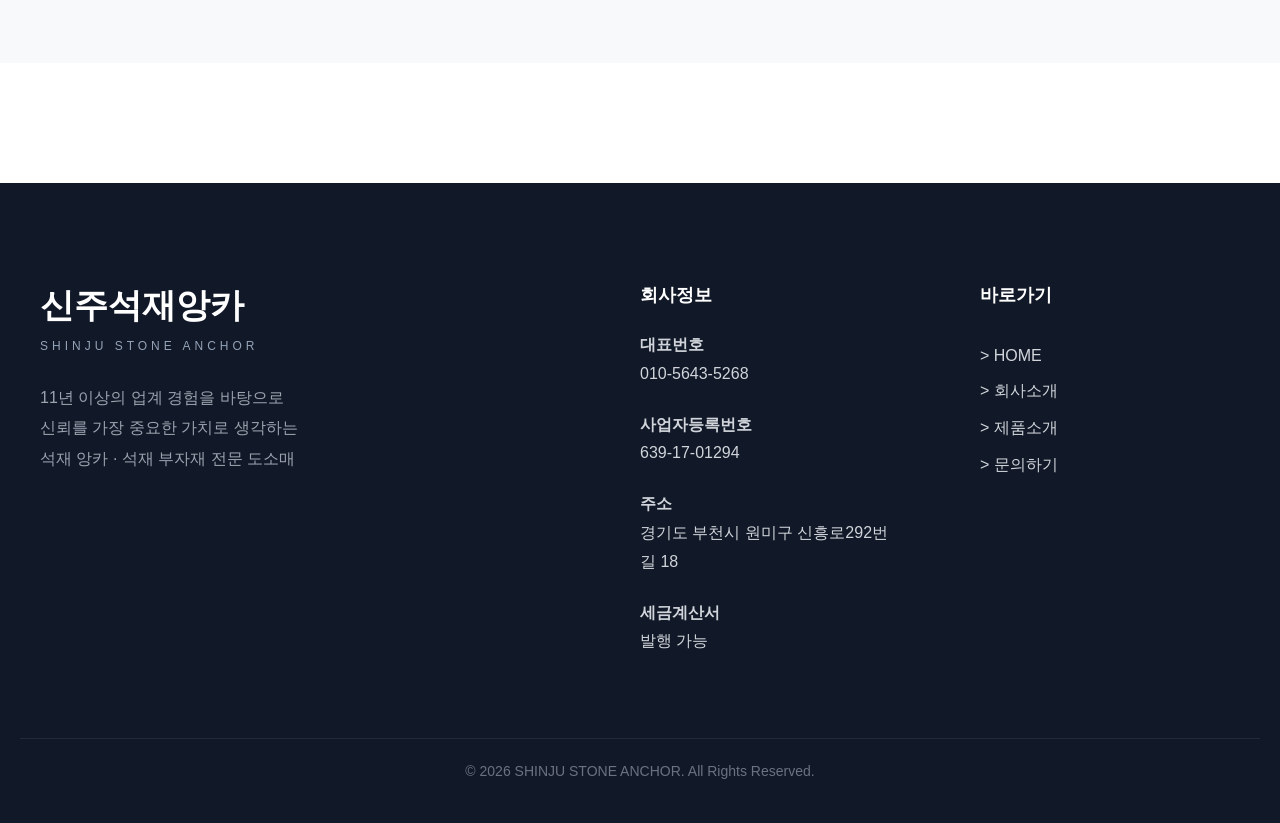
==== commit c0e0ad00: "Add files via upload" ====
--- a/shinju-anchor-homepage/index.html
+++ b/shinju-anchor-homepage/index.html
@@ -63,10 +63,12 @@
   </div>
 </section>
 <div id="footer"></div>
+<div id="popupInclude"></div>
 
 <script src="js/products.js"></script>
 <script src="js/main.js"></script>
 <script src="js/layout.js"></script>
+<script src="js/include.js"></script>
 <script src="js/popup.js"></script>
 </body>
 </html>
